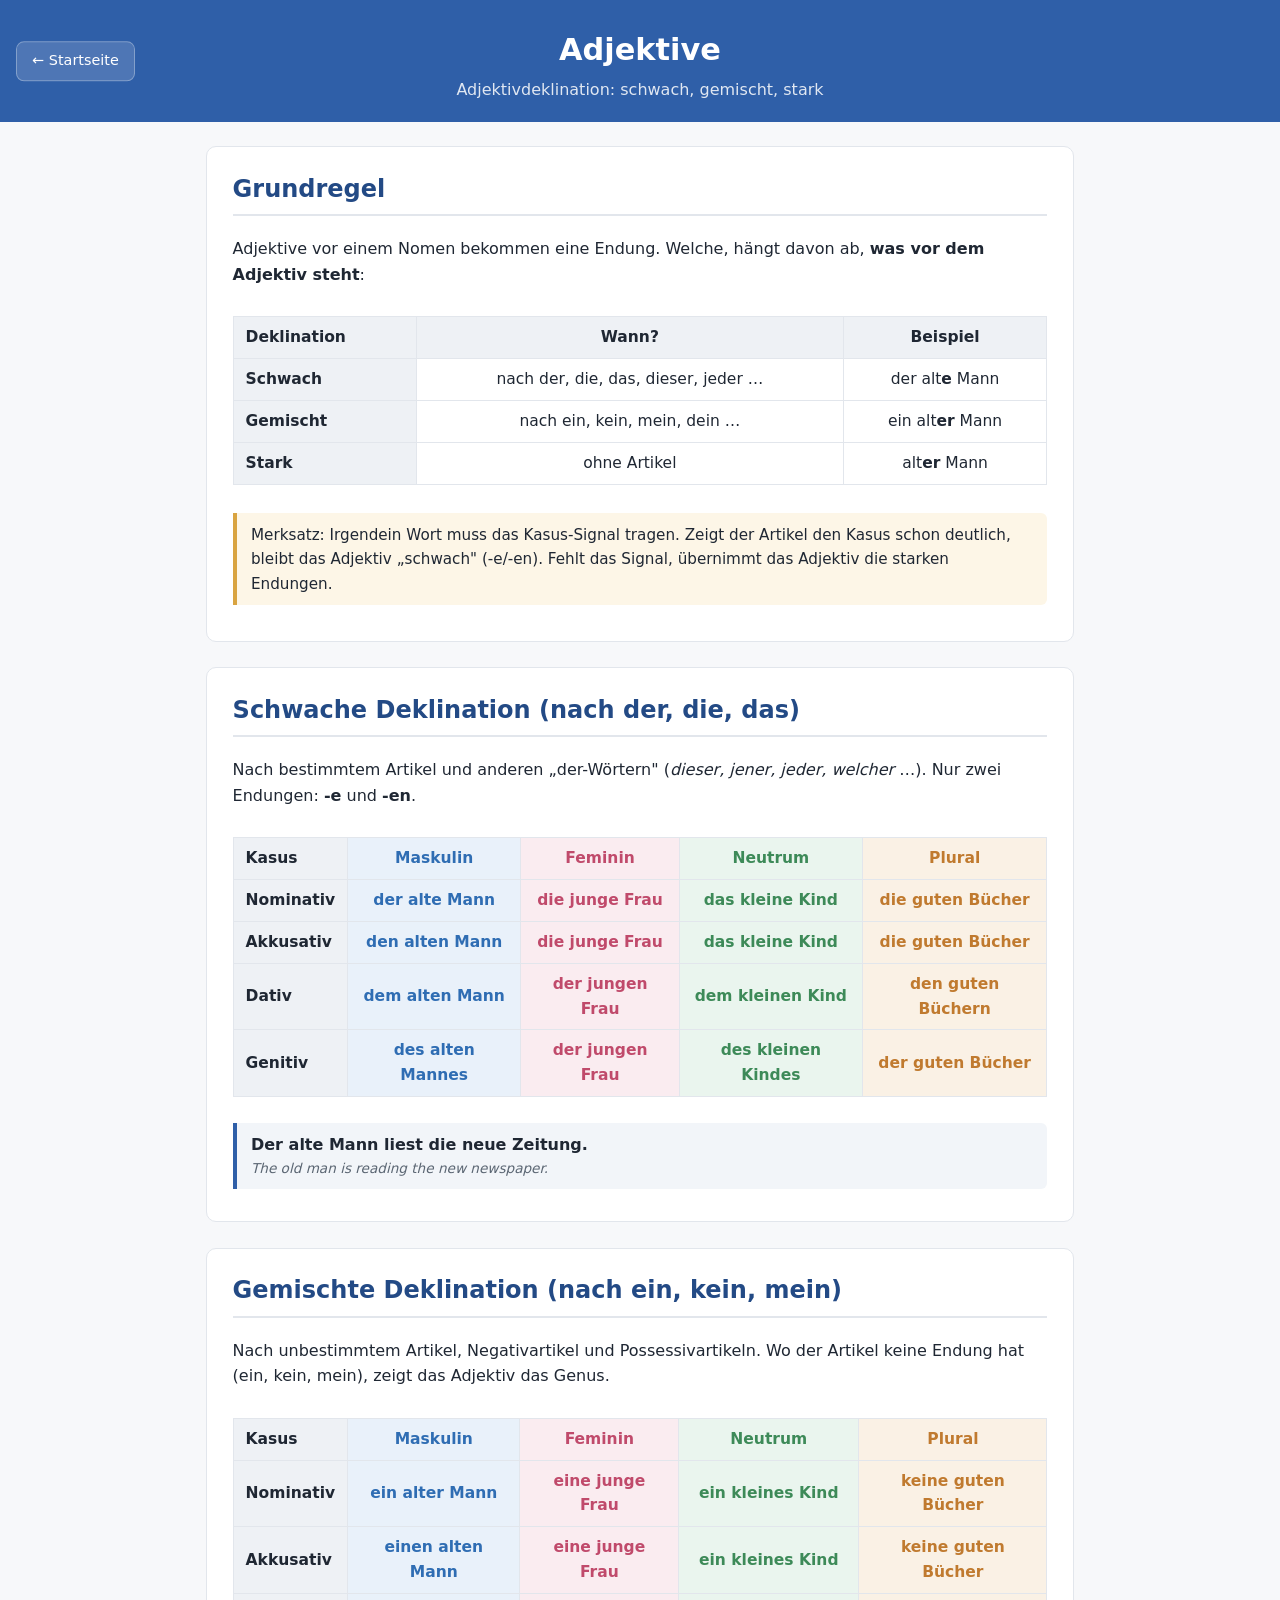
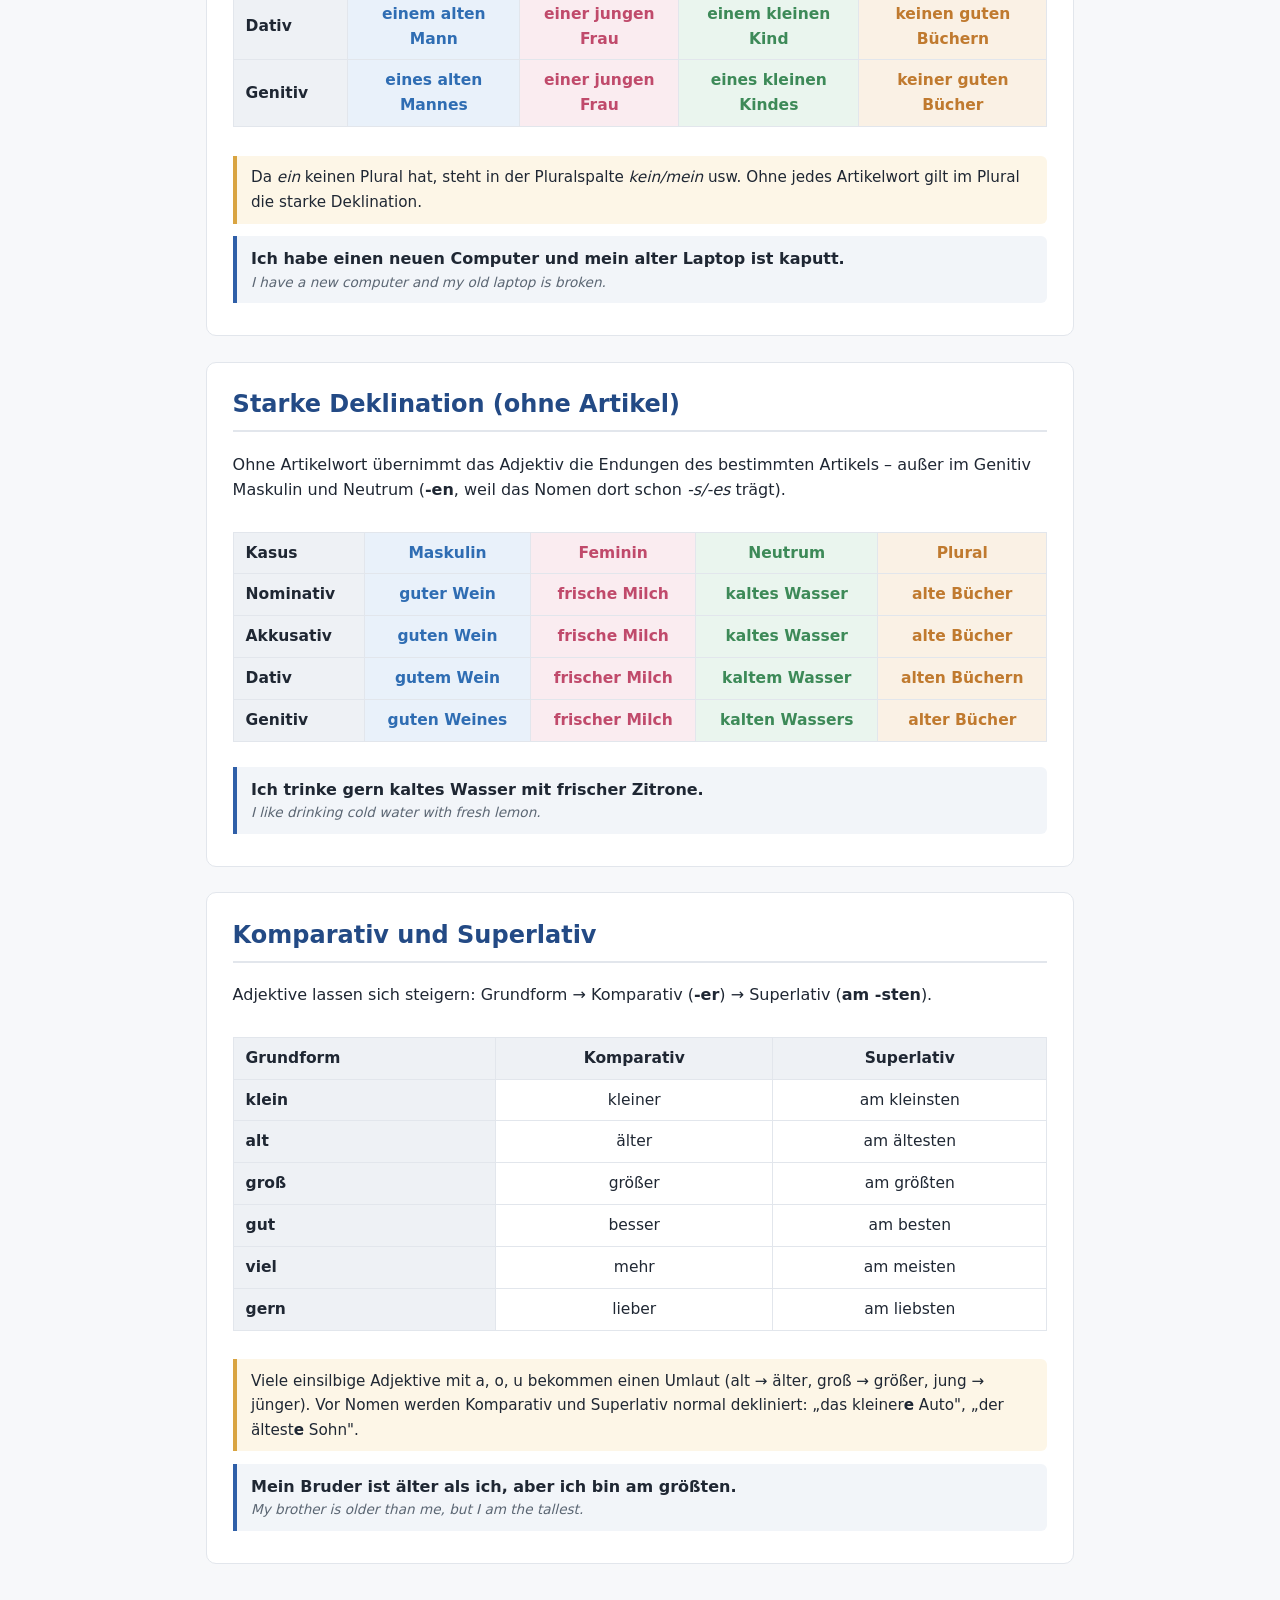
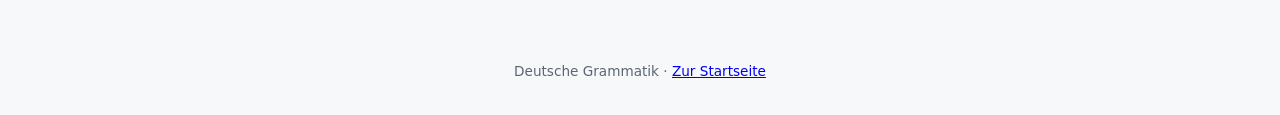
==== themen/adjektive.html @ f172538b "init" ====
<!DOCTYPE html>
<html lang="de">
<head>
  <meta charset="UTF-8">
  <meta name="viewport" content="width=device-width, initial-scale=1.0">
  <title>Adjektive – Deutsche Grammatik</title>
  <link rel="stylesheet" href="../style.css">
</head>
<body>

<header>
  <a class="zurueck" href="../index.html">← Startseite</a>
  <h1>Adjektive</h1>
  <p>Adjektivdeklination: schwach, gemischt, stark</p>
</header>

<main>

  <section id="grundregel">
    <h2>Grundregel</h2>
    <p>Adjektive vor einem Nomen bekommen eine Endung. Welche, hängt davon ab, <strong>was vor dem Adjektiv steht</strong>:</p>
    <div class="tabelle-scroll">
      <table>
        <tr><th>Deklination</th><th>Wann?</th><th>Beispiel</th></tr>
        <tr><td>Schwach</td><td>nach der, die, das, dieser, jeder …</td><td>der alt<strong>e</strong> Mann</td></tr>
        <tr><td>Gemischt</td><td>nach ein, kein, mein, dein …</td><td>ein alt<strong>er</strong> Mann</td></tr>
        <tr><td>Stark</td><td>ohne Artikel</td><td>alt<strong>er</strong> Mann</td></tr>
      </table>
    </div>
    <div class="hinweis">Merksatz: Irgendein Wort muss das Kasus-Signal tragen. Zeigt der Artikel den Kasus schon deutlich, bleibt das Adjektiv „schwach" (-e/-en). Fehlt das Signal, übernimmt das Adjektiv die starken Endungen.</div>
  </section>

  <!-- ===== Schwache Deklination ===== -->
  <section id="schwach">
    <h2>Schwache Deklination (nach der, die, das)</h2>
    <p>Nach bestimmtem Artikel und anderen „der-Wörtern" (<em>dieser, jener, jeder, welcher</em> …). Nur zwei Endungen: <strong>-e</strong> und <strong>-en</strong>.</p>
    <div class="tabelle-scroll">
      <table>
        <tr><th>Kasus</th><th class="m">Maskulin</th><th class="f">Feminin</th><th class="n">Neutrum</th><th class="pl">Plural</th></tr>
        <tr><td>Nominativ</td><td class="m">der alt<strong>e</strong> Mann</td><td class="f">die jung<strong>e</strong> Frau</td><td class="n">das klein<strong>e</strong> Kind</td><td class="pl">die gut<strong>en</strong> Bücher</td></tr>
        <tr><td>Akkusativ</td><td class="m">den alt<strong>en</strong> Mann</td><td class="f">die jung<strong>e</strong> Frau</td><td class="n">das klein<strong>e</strong> Kind</td><td class="pl">die gut<strong>en</strong> Bücher</td></tr>
        <tr><td>Dativ</td><td class="m">dem alt<strong>en</strong> Mann</td><td class="f">der jung<strong>en</strong> Frau</td><td class="n">dem klein<strong>en</strong> Kind</td><td class="pl">den gut<strong>en</strong> Büchern</td></tr>
        <tr><td>Genitiv</td><td class="m">des alt<strong>en</strong> Mannes</td><td class="f">der jung<strong>en</strong> Frau</td><td class="n">des klein<strong>en</strong> Kindes</td><td class="pl">der gut<strong>en</strong> Bücher</td></tr>
      </table>
    </div>
    <div class="beispiel">
      <span class="de">Der alte Mann liest die neue Zeitung.</span>
      <span class="en">The old man is reading the new newspaper.</span>
    </div>
  </section>

  <!-- ===== Gemischte Deklination ===== -->
  <section id="gemischt">
    <h2>Gemischte Deklination (nach ein, kein, mein)</h2>
    <p>Nach unbestimmtem Artikel, Negativartikel und Possessivartikeln. Wo der Artikel keine Endung hat (ein, kein, mein), zeigt das Adjektiv das Genus.</p>
    <div class="tabelle-scroll">
      <table>
        <tr><th>Kasus</th><th class="m">Maskulin</th><th class="f">Feminin</th><th class="n">Neutrum</th><th class="pl">Plural</th></tr>
        <tr><td>Nominativ</td><td class="m">ein alt<strong>er</strong> Mann</td><td class="f">eine jung<strong>e</strong> Frau</td><td class="n">ein klein<strong>es</strong> Kind</td><td class="pl">keine gut<strong>en</strong> Bücher</td></tr>
        <tr><td>Akkusativ</td><td class="m">einen alt<strong>en</strong> Mann</td><td class="f">eine jung<strong>e</strong> Frau</td><td class="n">ein klein<strong>es</strong> Kind</td><td class="pl">keine gut<strong>en</strong> Bücher</td></tr>
        <tr><td>Dativ</td><td class="m">einem alt<strong>en</strong> Mann</td><td class="f">einer jung<strong>en</strong> Frau</td><td class="n">einem klein<strong>en</strong> Kind</td><td class="pl">keinen gut<strong>en</strong> Büchern</td></tr>
        <tr><td>Genitiv</td><td class="m">eines alt<strong>en</strong> Mannes</td><td class="f">einer jung<strong>en</strong> Frau</td><td class="n">eines klein<strong>en</strong> Kindes</td><td class="pl">keiner gut<strong>en</strong> Bücher</td></tr>
      </table>
    </div>
    <div class="hinweis">Da <em>ein</em> keinen Plural hat, steht in der Pluralspalte <em>kein/mein</em> usw. Ohne jedes Artikelwort gilt im Plural die starke Deklination.</div>
    <div class="beispiel">
      <span class="de">Ich habe einen neuen Computer und mein alter Laptop ist kaputt.</span>
      <span class="en">I have a new computer and my old laptop is broken.</span>
    </div>
  </section>

  <!-- ===== Starke Deklination ===== -->
  <section id="stark">
    <h2>Starke Deklination (ohne Artikel)</h2>
    <p>Ohne Artikelwort übernimmt das Adjektiv die Endungen des bestimmten Artikels – außer im Genitiv Maskulin und Neutrum (<strong>-en</strong>, weil das Nomen dort schon <em>-s/-es</em> trägt).</p>
    <div class="tabelle-scroll">
      <table>
        <tr><th>Kasus</th><th class="m">Maskulin</th><th class="f">Feminin</th><th class="n">Neutrum</th><th class="pl">Plural</th></tr>
        <tr><td>Nominativ</td><td class="m">gut<strong>er</strong> Wein</td><td class="f">frisch<strong>e</strong> Milch</td><td class="n">kalt<strong>es</strong> Wasser</td><td class="pl">alt<strong>e</strong> Bücher</td></tr>
        <tr><td>Akkusativ</td><td class="m">gut<strong>en</strong> Wein</td><td class="f">frisch<strong>e</strong> Milch</td><td class="n">kalt<strong>es</strong> Wasser</td><td class="pl">alt<strong>e</strong> Bücher</td></tr>
        <tr><td>Dativ</td><td class="m">gut<strong>em</strong> Wein</td><td class="f">frisch<strong>er</strong> Milch</td><td class="n">kalt<strong>em</strong> Wasser</td><td class="pl">alt<strong>en</strong> Büchern</td></tr>
        <tr><td>Genitiv</td><td class="m">gut<strong>en</strong> Weines</td><td class="f">frisch<strong>er</strong> Milch</td><td class="n">kalt<strong>en</strong> Wassers</td><td class="pl">alt<strong>er</strong> Bücher</td></tr>
      </table>
    </div>
    <div class="beispiel">
      <span class="de">Ich trinke gern kaltes Wasser mit frischer Zitrone.</span>
      <span class="en">I like drinking cold water with fresh lemon.</span>
    </div>
  </section>

  <!-- ===== Komparativ & Superlativ ===== -->
  <section id="steigerung">
    <h2>Komparativ und Superlativ</h2>
    <p>Adjektive lassen sich steigern: Grundform → Komparativ (<strong>-er</strong>) → Superlativ (<strong>am -sten</strong>).</p>
    <div class="tabelle-scroll">
      <table>
        <tr><th>Grundform</th><th>Komparativ</th><th>Superlativ</th></tr>
        <tr><td>klein</td><td>kleiner</td><td>am kleinsten</td></tr>
        <tr><td>alt</td><td>älter</td><td>am ältesten</td></tr>
        <tr><td>groß</td><td>größer</td><td>am größten</td></tr>
        <tr><td>gut</td><td>besser</td><td>am besten</td></tr>
        <tr><td>viel</td><td>mehr</td><td>am meisten</td></tr>
        <tr><td>gern</td><td>lieber</td><td>am liebsten</td></tr>
      </table>
    </div>
    <div class="hinweis">Viele einsilbige Adjektive mit a, o, u bekommen einen Umlaut (alt → älter, groß → größer, jung → jünger). Vor Nomen werden Komparativ und Superlativ normal dekliniert: „das kleiner<strong>e</strong> Auto", „der ältest<strong>e</strong> Sohn".</div>
    <div class="beispiel">
      <span class="de">Mein Bruder ist älter als ich, aber ich bin am größten.</span>
      <span class="en">My brother is older than me, but I am the tallest.</span>
    </div>
  </section>

</main>

<footer>
  Deutsche Grammatik · <a href="../index.html">Zur Startseite</a>
</footer>

</body>
</html>
---- style.css ----
/* ===== Deutsche Grammatik – gemeinsames Stylesheet ===== */

:root {
  --bg: #f7f8fa;
  --card: #ffffff;
  --text: #1f2733;
  --muted: #5b6673;
  --accent: #2f5fa8;
  --accent-dark: #234a85;
  --border: #e2e6ec;

  /* Genusfarben */
  --maskulin: #2f6db3;
  --feminin: #c04a6b;
  --neutrum: #3d8a58;
  --plural: #c07a2f;

  --maskulin-bg: #e9f1fa;
  --feminin-bg: #faecf0;
  --neutrum-bg: #eaf5ee;
  --plural-bg: #faf1e5;
}

* { box-sizing: border-box; }

body {
  margin: 0;
  font-family: "Segoe UI", system-ui, -apple-system, sans-serif;
  background: var(--bg);
  color: var(--text);
  line-height: 1.6;
}

/* ===== Kopfbereich & Navigation ===== */
header {
  background: var(--accent);
  color: #fff;
  padding: 1.6rem 1rem 1.2rem;
  text-align: center;
}

header h1 { margin: 0 0 0.2rem; font-size: 1.9rem; }
header p  { margin: 0; opacity: 0.85; }

header { position: relative; }

.zurueck {
  position: absolute;
  left: 1rem;
  top: 50%;
  transform: translateY(-50%);
  color: #fff;
  text-decoration: none;
  background: rgba(255, 255, 255, 0.15);
  border: 1px solid rgba(255, 255, 255, 0.3);
  padding: 0.45rem 0.95rem;
  border-radius: 8px;
  font-size: 0.9rem;
  white-space: nowrap;
}

.zurueck:hover { background: rgba(255, 255, 255, 0.3); }

@media (max-width: 640px) {
  .zurueck {
    position: static;
    transform: none;
    display: inline-block;
    margin-bottom: 0.6rem;
  }
}

/* ===== Hauptinhalt ===== */
main {
  max-width: 900px;
  margin: 0 auto;
  padding: 1.5rem 1rem 3rem;
}

section {
  background: var(--card);
  border: 1px solid var(--border);
  border-radius: 10px;
  padding: 1.4rem 1.6rem;
  margin-bottom: 1.6rem;
}

h2 {
  margin-top: 0;
  color: var(--accent-dark);
  border-bottom: 2px solid var(--border);
  padding-bottom: 0.4rem;
}

h3 { color: var(--accent-dark); margin-bottom: 0.4rem; }

/* ===== Tabellen ===== */
.tabelle-scroll { overflow-x: auto; }

table {
  border-collapse: collapse;
  width: 100%;
  margin: 0.8rem 0 1rem;
  font-size: 0.97rem;
}

th, td {
  border: 1px solid var(--border);
  padding: 0.5rem 0.75rem;
  text-align: center;
}

th { background: #eef1f5; }

td:first-child, th:first-child {
  text-align: left;
  font-weight: 600;
  background: #eef1f5;
  white-space: nowrap;
}

/* Genus-Spaltenfarben */
.m  { background: var(--maskulin-bg); color: var(--maskulin); font-weight: 600; }
.f  { background: var(--feminin-bg);  color: var(--feminin);  font-weight: 600; }
.n  { background: var(--neutrum-bg);  color: var(--neutrum);  font-weight: 600; }
.pl { background: var(--plural-bg);   color: var(--plural);   font-weight: 600; }

th.m, th.f, th.n, th.pl { font-weight: 700; }

/* ===== Beispiele ===== */
.beispiel {
  background: #f2f5f9;
  border-left: 4px solid var(--accent);
  border-radius: 0 6px 6px 0;
  padding: 0.6rem 0.9rem;
  margin: 0.6rem 0;
}

.beispiel .de { display: block; font-weight: 600; }
.beispiel .en {
  display: block;
  font-size: 0.85rem;
  font-style: italic;
  color: var(--muted);
}

/* ===== Hinweisboxen ===== */
.hinweis {
  background: #fdf6e7;
  border-left: 4px solid #d9a441;
  border-radius: 0 6px 6px 0;
  padding: 0.6rem 0.9rem;
  margin: 0.8rem 0;
  font-size: 0.95rem;
}

/* ===== Startseite: Themenkarten ===== */
.karten {
  display: grid;
  grid-template-columns: repeat(auto-fit, minmax(240px, 1fr));
  gap: 1rem;
}

.karte {
  display: block;
  background: var(--card);
  border: 1px solid var(--border);
  border-radius: 10px;
  padding: 1.2rem 1.3rem;
  text-decoration: none;
  color: var(--text);
  transition: transform 0.12s, box-shadow 0.12s;
}

.karte:hover {
  transform: translateY(-3px);
  box-shadow: 0 6px 16px rgba(31, 39, 51, 0.1);
}

.karte h3 { margin: 0 0 0.3rem; }
.karte p  { margin: 0; color: var(--muted); font-size: 0.92rem; }

.karte.bald {
  opacity: 0.55;
  border-style: dashed;
  pointer-events: none;
}

/* ===== Fußzeile ===== */
footer {
  text-align: center;
  color: var(--muted);
  font-size: 0.85rem;
  padding: 1.5rem 1rem 2rem;
}

@media (max-width: 560px) {
  header h1 { font-size: 1.5rem; }
  section { padding: 1rem; }
  th, td { padding: 0.4rem 0.5rem; font-size: 0.88rem; }
}
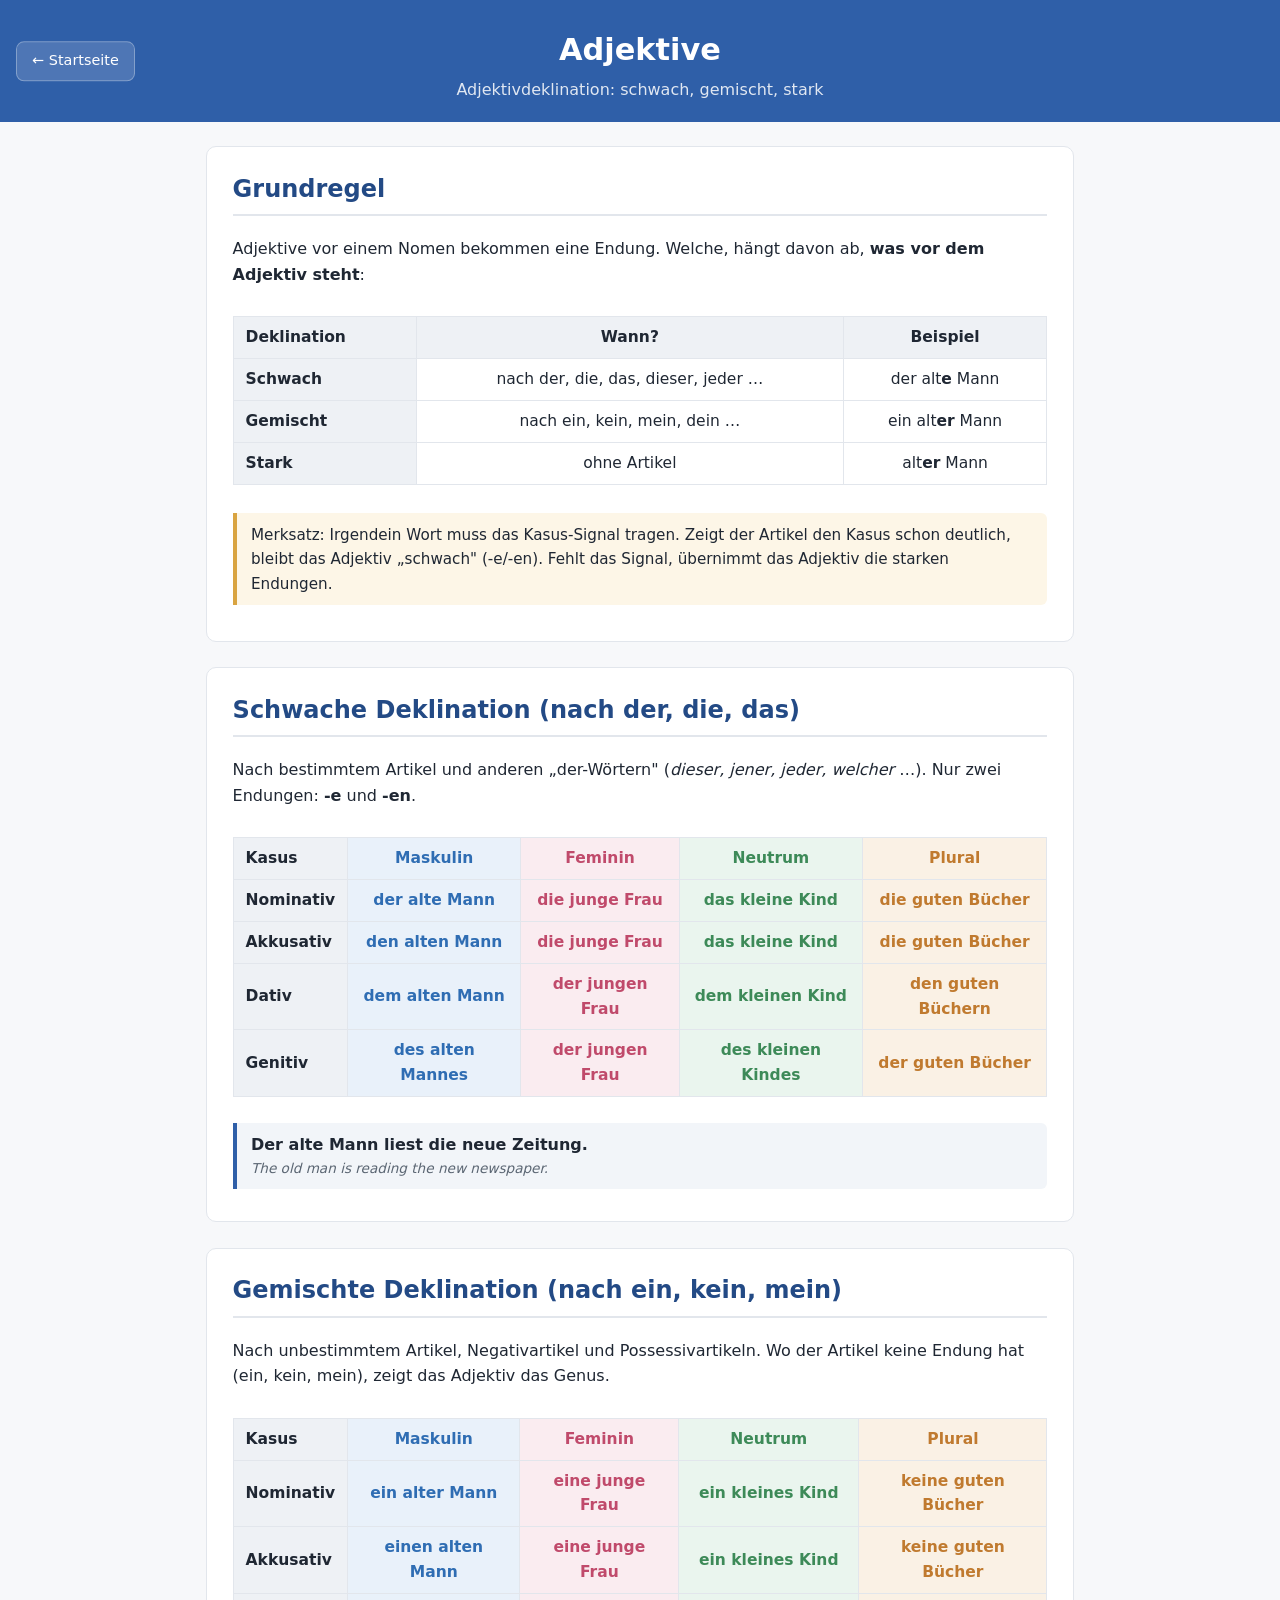
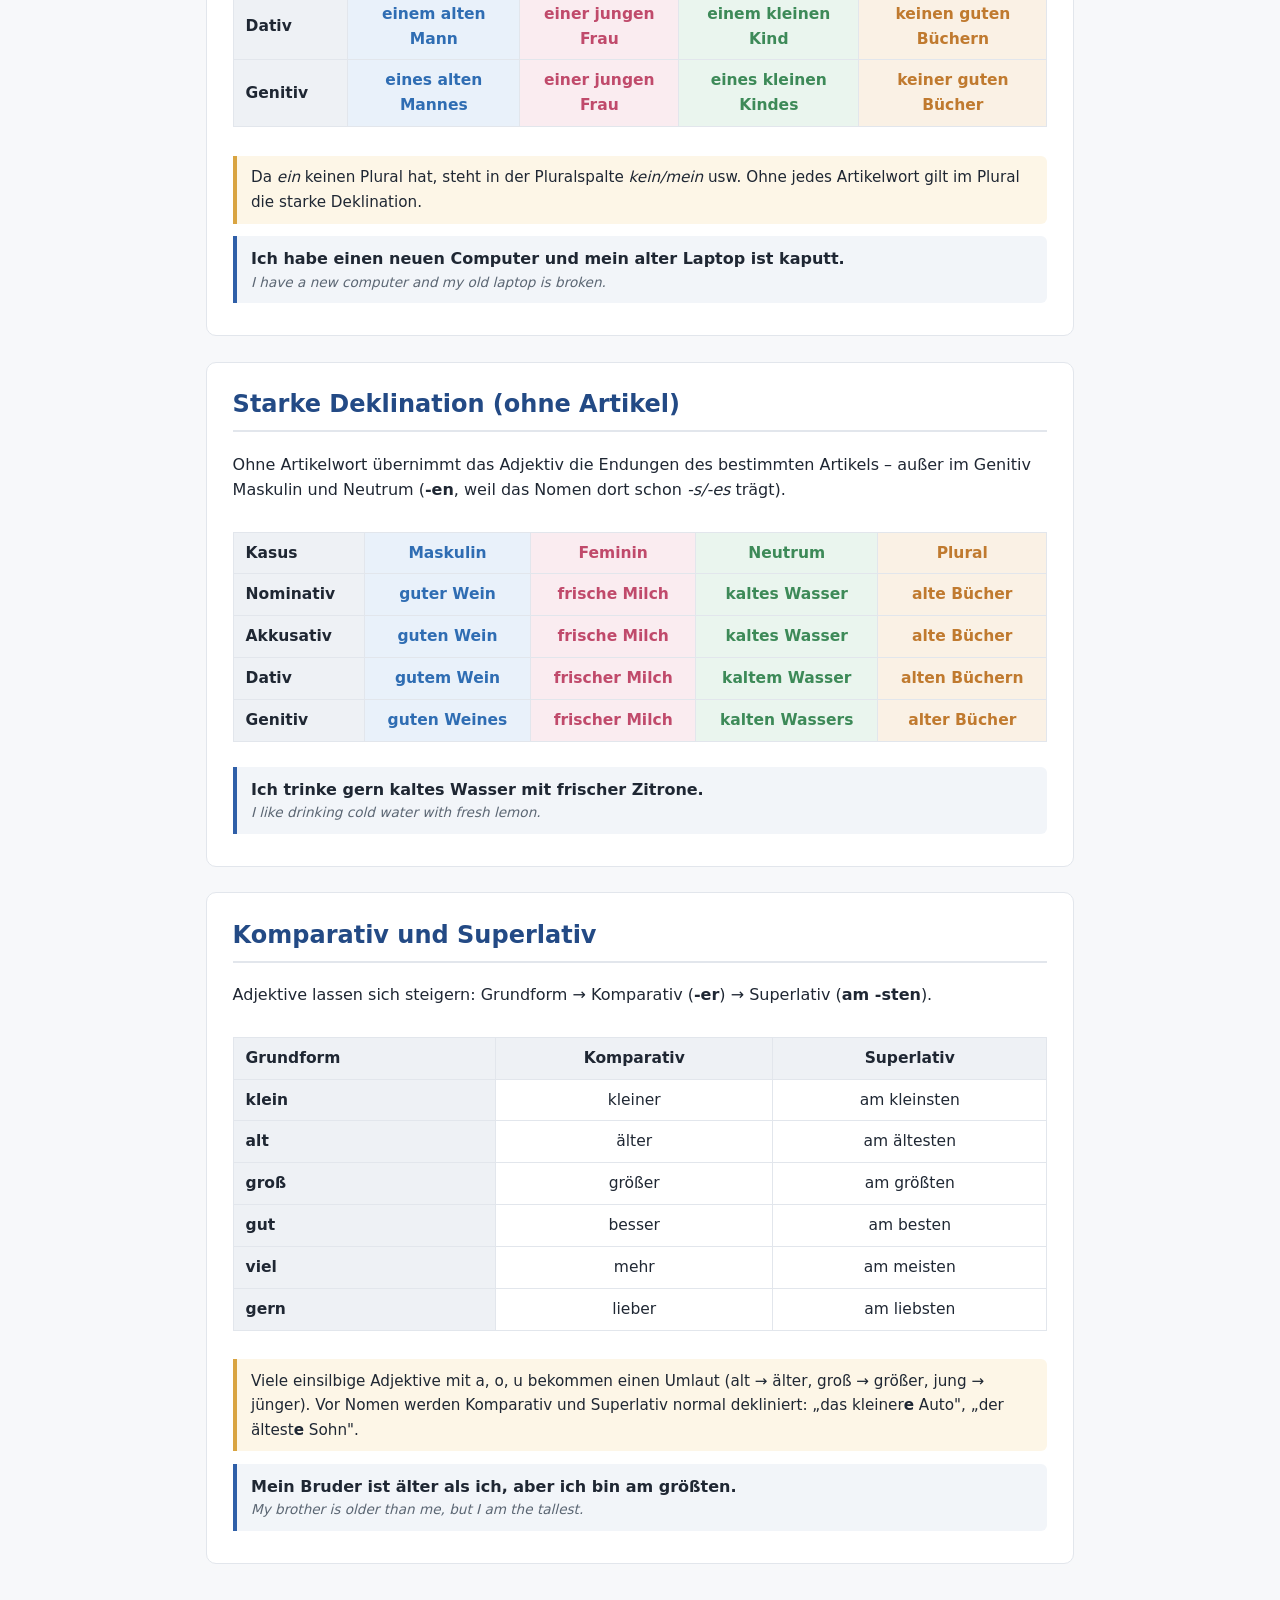
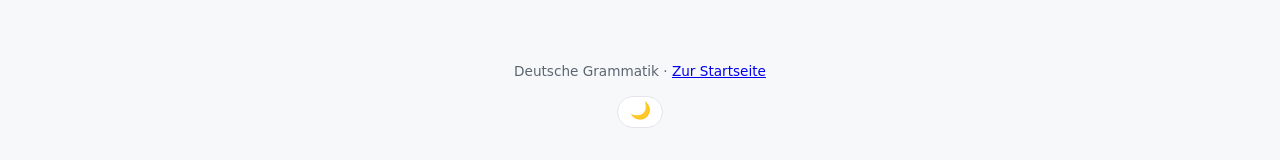
==== commit f779e064: "dark mode" ====
--- a/themen/adjektive.html
+++ b/themen/adjektive.html
@@ -5,6 +5,7 @@
   <meta name="viewport" content="width=device-width, initial-scale=1.0">
   <title>Adjektive – Deutsche Grammatik</title>
   <link rel="stylesheet" href="../style.css">
+  <script src="../theme.js"></script>
 </head>
 <body>
 
--- a/style.css
+++ b/style.css
@@ -19,6 +19,39 @@
   --feminin-bg: #faecf0;
   --neutrum-bg: #eaf5ee;
   --plural-bg: #faf1e5;
+
+  --th-bg: #eef1f5;
+  --beispiel-bg: #f2f5f9;
+  --hinweis-bg: #fdf6e7;
+  --hinweis-border: #d9a441;
+  --heading: #234a85;
+}
+
+/* ===== Dunkles Farbschema ===== */
+[data-theme="dark"] {
+  --bg: #14181f;
+  --card: #1d232d;
+  --text: #e4e8ee;
+  --muted: #9aa5b1;
+  --accent: #24487e;
+  --accent-dark: #1b3861;
+  --border: #303845;
+
+  --maskulin: #7fb3e8;
+  --feminin: #e592ab;
+  --neutrum: #7fc79a;
+  --plural: #e0a866;
+
+  --maskulin-bg: #1e3a5c;
+  --feminin-bg: #47242f;
+  --neutrum-bg: #1f3d2a;
+  --plural-bg: #453218;
+
+  --th-bg: #252d39;
+  --beispiel-bg: #232b37;
+  --hinweis-bg: #332b1a;
+  --hinweis-border: #a87c2e;
+  --heading: #8ab4e8;
 }
 
 * { box-sizing: border-box; }
@@ -61,6 +94,21 @@
 
 .zurueck:hover { background: rgba(255, 255, 255, 0.3); }
 
+/* ===== Hell/Dunkel-Schalter ===== */
+.theme-toggle {
+  display: block;
+  margin: 0.8rem auto 0;
+  background: var(--card);
+  border: 1px solid var(--border);
+  border-radius: 999px;
+  padding: 0.4rem 0.7rem;
+  font-size: 1.05rem;
+  line-height: 1;
+  cursor: pointer;
+}
+
+.theme-toggle:hover { border-color: var(--muted); }
+
 @media (max-width: 640px) {
   .zurueck {
     position: static;
@@ -87,12 +135,12 @@
 
 h2 {
   margin-top: 0;
-  color: var(--accent-dark);
+  color: var(--heading);
   border-bottom: 2px solid var(--border);
   padding-bottom: 0.4rem;
 }
 
-h3 { color: var(--accent-dark); margin-bottom: 0.4rem; }
+h3 { color: var(--heading); margin-bottom: 0.4rem; }
 
 /* ===== Tabellen ===== */
 .tabelle-scroll { overflow-x: auto; }
@@ -110,12 +158,12 @@
   text-align: center;
 }
 
-th { background: #eef1f5; }
+th { background: var(--th-bg); }
 
 td:first-child, th:first-child {
   text-align: left;
   font-weight: 600;
-  background: #eef1f5;
+  background: var(--th-bg);
   white-space: nowrap;
 }
 
@@ -129,7 +177,7 @@
 
 /* ===== Beispiele ===== */
 .beispiel {
-  background: #f2f5f9;
+  background: var(--beispiel-bg);
   border-left: 4px solid var(--accent);
   border-radius: 0 6px 6px 0;
   padding: 0.6rem 0.9rem;
@@ -146,8 +194,8 @@
 
 /* ===== Hinweisboxen ===== */
 .hinweis {
-  background: #fdf6e7;
-  border-left: 4px solid #d9a441;
+  background: var(--hinweis-bg);
+  border-left: 4px solid var(--hinweis-border);
   border-radius: 0 6px 6px 0;
   padding: 0.6rem 0.9rem;
   margin: 0.8rem 0;
@@ -178,6 +226,20 @@
 }
 
 .karte h3 { margin: 0 0 0.3rem; }
+
+.stufe {
+  float: right;
+  font-size: 0.75rem;
+  font-weight: 700;
+  padding: 0.15rem 0.55rem;
+  border-radius: 999px;
+  margin-left: 0.5rem;
+  color: #fff;
+}
+
+.stufe.a1 { background: #3d8a58; }
+.stufe.a2 { background: #2f6db3; }
+.stufe.b1 { background: #c07a2f; }
 .karte p  { margin: 0; color: var(--muted); font-size: 0.92rem; }
 
 .karte.bald {
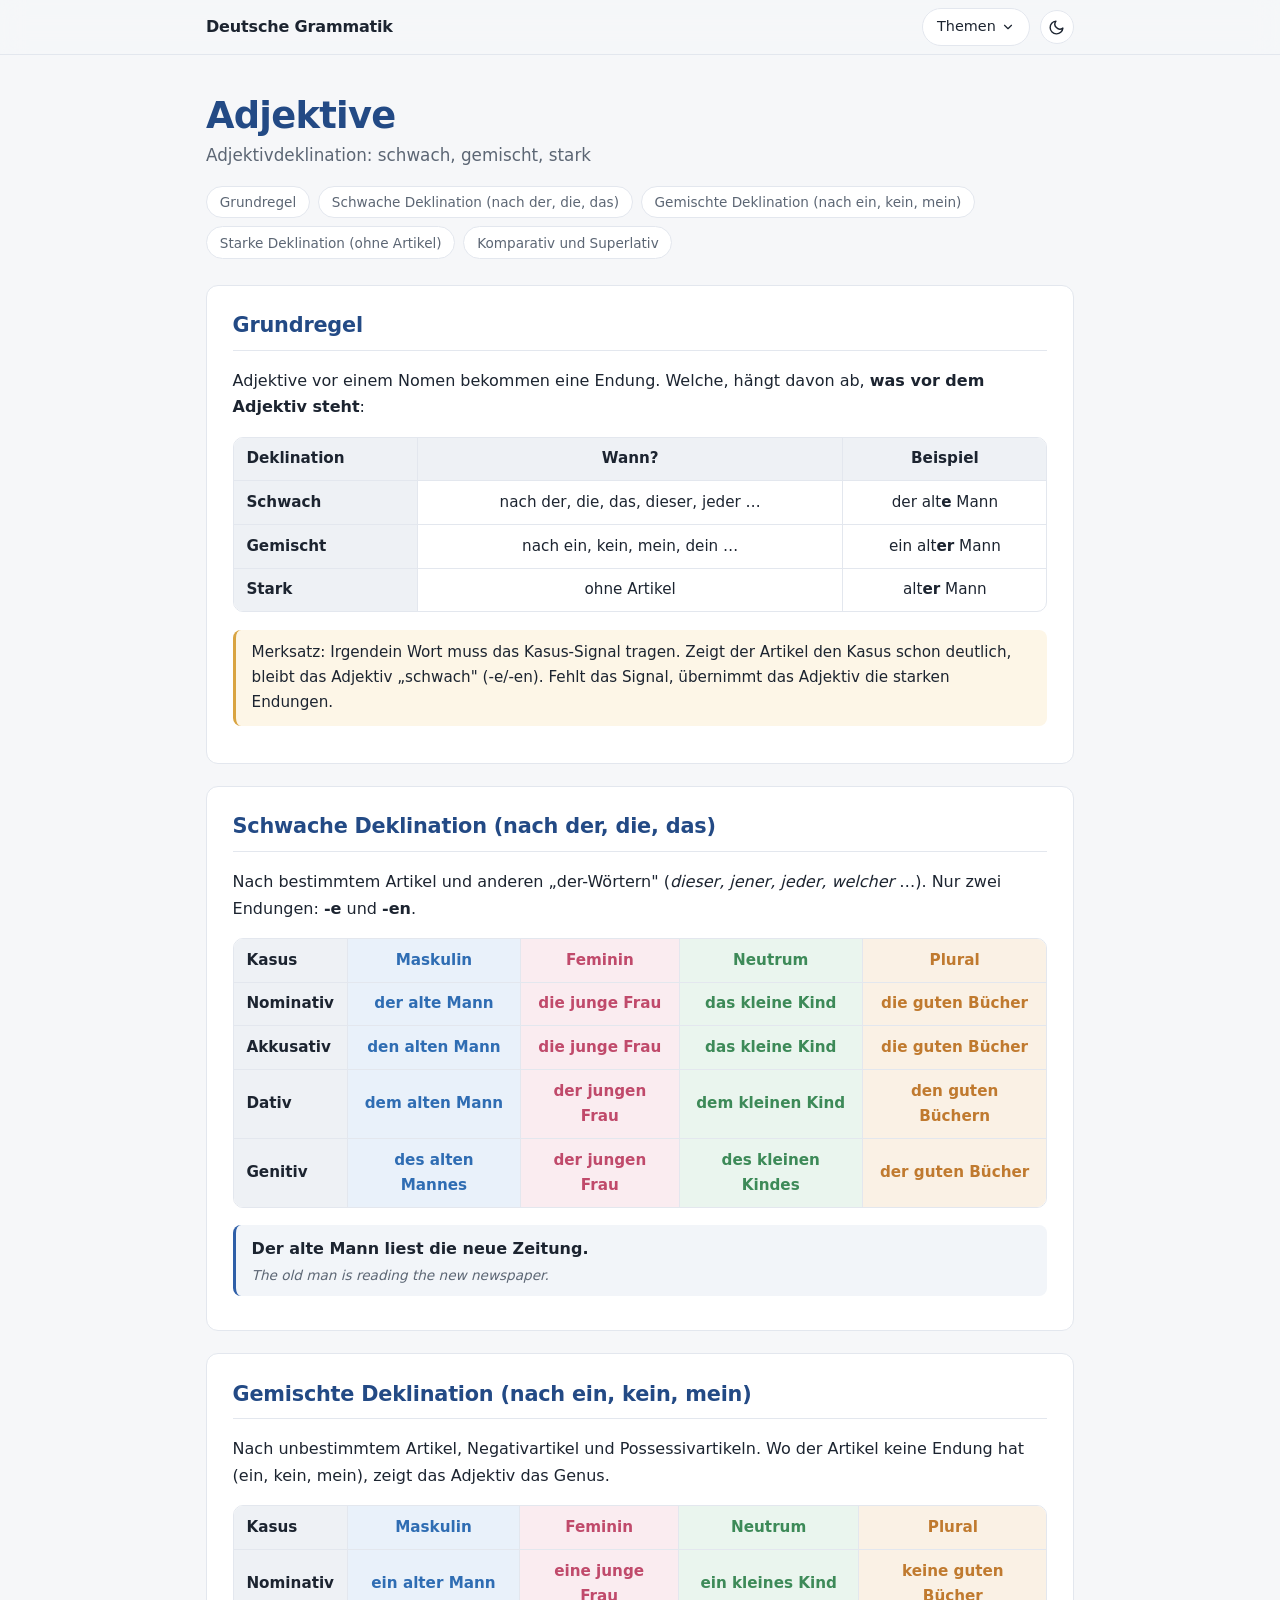
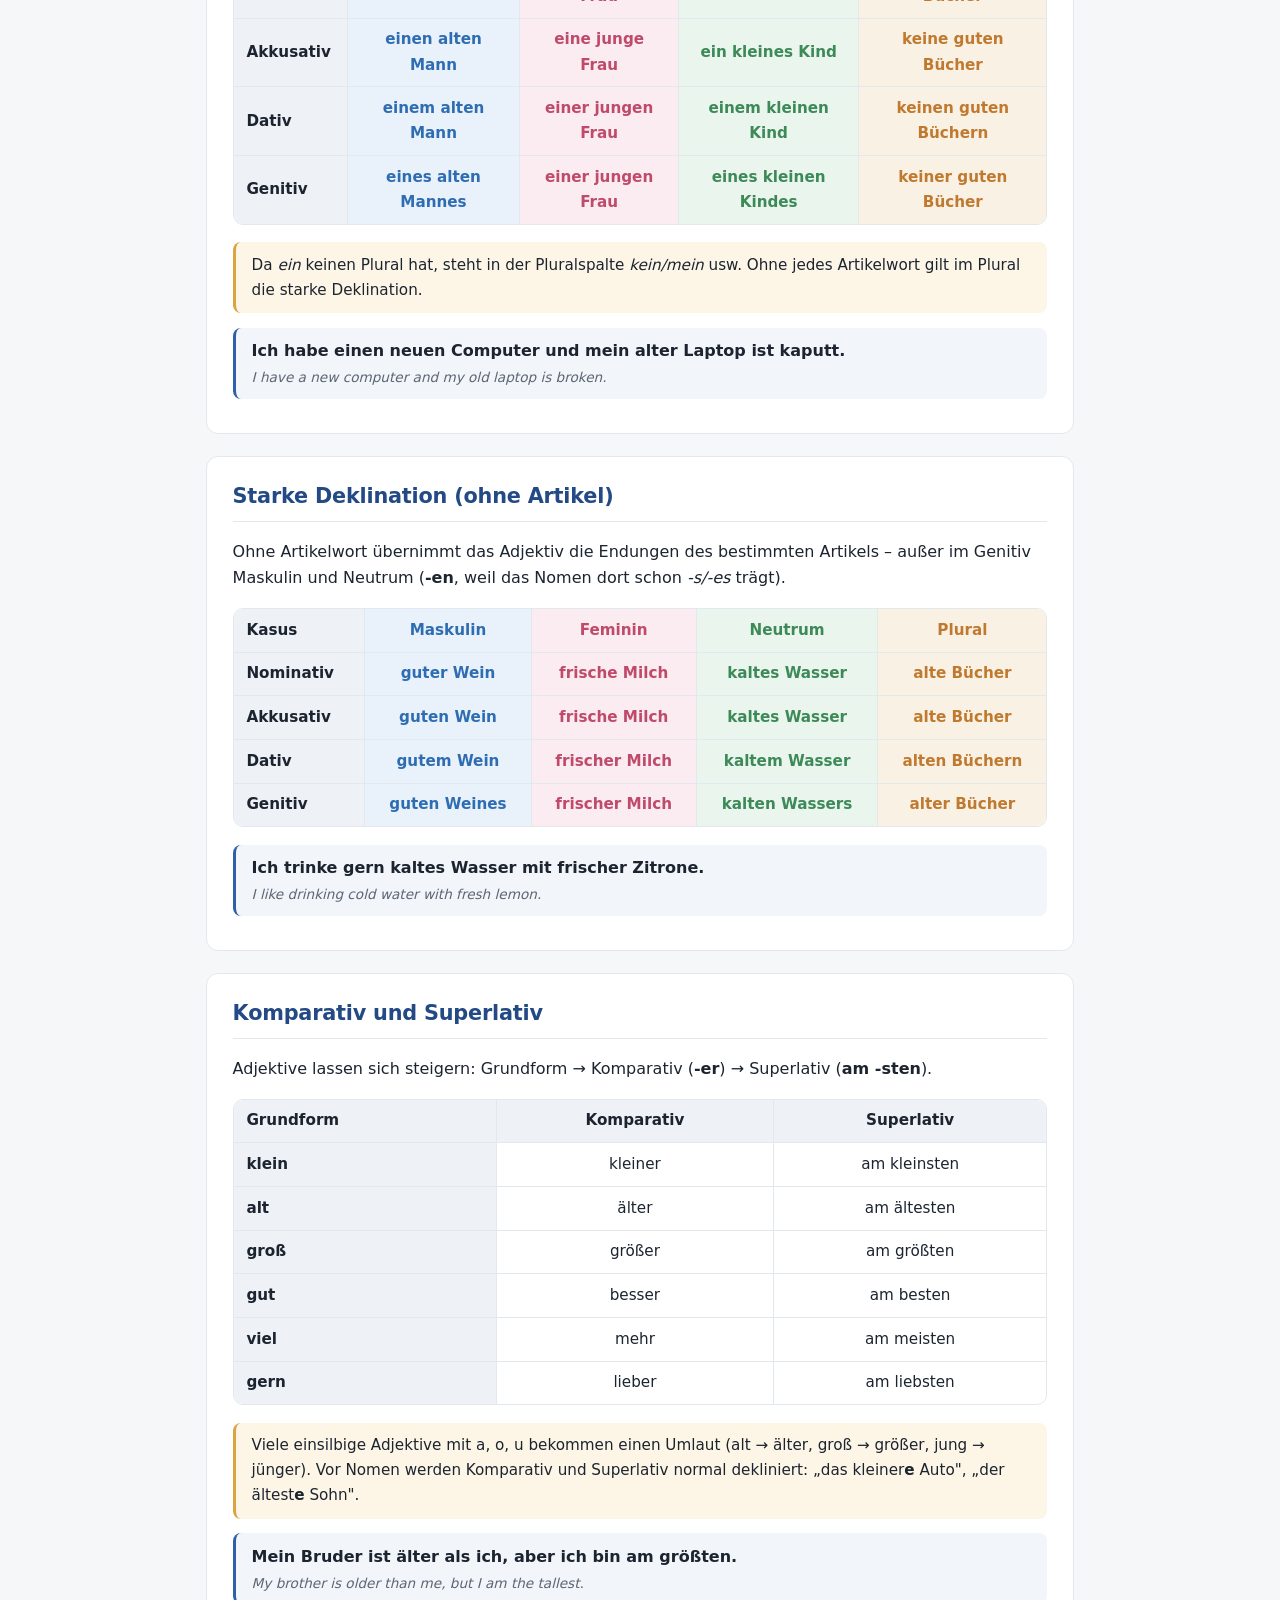
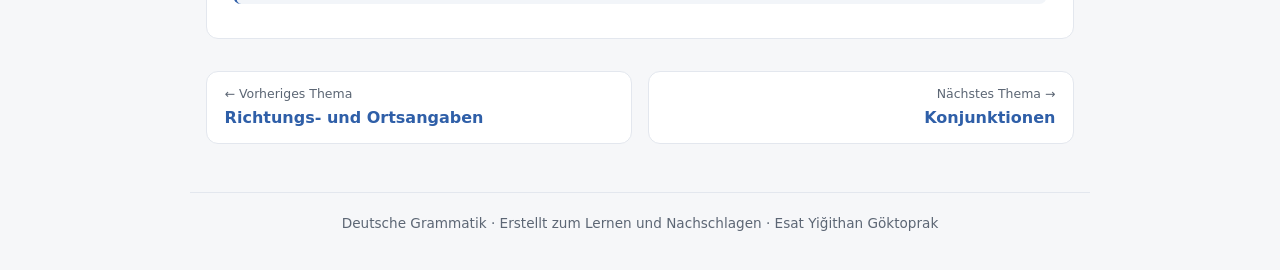
==== commit 500fdc42: "new style" ====
--- a/themen/adjektive.html
+++ b/themen/adjektive.html
@@ -5,17 +5,16 @@
   <meta name="viewport" content="width=device-width, initial-scale=1.0">
   <title>Adjektive – Deutsche Grammatik</title>
   <link rel="stylesheet" href="../style.css">
-  <script src="../theme.js"></script>
+  <script src="../site.js"></script>
 </head>
 <body>
 
-<header>
-  <a class="zurueck" href="../index.html">← Startseite</a>
-  <h1>Adjektive</h1>
-  <p>Adjektivdeklination: schwach, gemischt, stark</p>
-</header>
+<main>
 
-<main>
+  <header class="seitenkopf">
+    <h1>Adjektive</h1>
+    <p>Adjektivdeklination: schwach, gemischt, stark</p>
+  </header>
 
   <section id="grundregel">
     <h2>Grundregel</h2>
@@ -113,9 +112,5 @@
 
 </main>
 
-<footer>
-  Deutsche Grammatik · <a href="../index.html">Zur Startseite</a>
-</footer>
-
 </body>
 </html>
--- a/style.css
+++ b/style.css
@@ -1,13 +1,16 @@
 /* ===== Deutsche Grammatik – gemeinsames Stylesheet ===== */
 
 :root {
-  --bg: #f7f8fa;
+  color-scheme: light;
+
+  --bg: #f6f7f9;
   --card: #ffffff;
-  --text: #1f2733;
-  --muted: #5b6673;
+  --text: #1c2430;
+  --muted: #5c6674;
   --accent: #2f5fa8;
   --accent-dark: #234a85;
-  --border: #e2e6ec;
+  --heading: #234a85;
+  --border: #e3e7ee;
 
   /* Genusfarben */
   --maskulin: #2f6db3;
@@ -24,17 +27,24 @@
   --beispiel-bg: #f2f5f9;
   --hinweis-bg: #fdf6e7;
   --hinweis-border: #d9a441;
-  --heading: #234a85;
+
+  --radius: 12px;
+  --kopf-hoehe: 3.4rem;
+  --schatten: 0 4px 14px rgba(28, 38, 54, 0.07);
+  --schatten-gross: 0 14px 40px rgba(28, 38, 54, 0.16);
 }
 
 /* ===== Dunkles Farbschema ===== */
 [data-theme="dark"] {
+  color-scheme: dark;
+
   --bg: #14181f;
   --card: #1d232d;
   --text: #e4e8ee;
   --muted: #9aa5b1;
-  --accent: #24487e;
-  --accent-dark: #1b3861;
+  --accent: #7fa9e0;
+  --accent-dark: #a3c2ec;
+  --heading: #8ab4e8;
   --border: #303845;
 
   --maskulin: #7fb3e8;
@@ -51,116 +61,265 @@
   --beispiel-bg: #232b37;
   --hinweis-bg: #332b1a;
   --hinweis-border: #a87c2e;
-  --heading: #8ab4e8;
+
+  --schatten: 0 4px 14px rgba(0, 0, 0, 0.35);
+  --schatten-gross: 0 14px 40px rgba(0, 0, 0, 0.5);
 }
 
 * { box-sizing: border-box; }
+
+html { scroll-behavior: smooth; }
 
 body {
   margin: 0;
-  font-family: "Segoe UI", system-ui, -apple-system, sans-serif;
+  font-family: system-ui, -apple-system, "Segoe UI", Roboto, "Helvetica Neue", Arial, sans-serif;
   background: var(--bg);
   color: var(--text);
-  line-height: 1.6;
-}
-
-/* ===== Kopfbereich & Navigation ===== */
-header {
-  background: var(--accent);
-  color: #fff;
-  padding: 1.6rem 1rem 1.2rem;
-  text-align: center;
-}
-
-header h1 { margin: 0 0 0.2rem; font-size: 1.9rem; }
-header p  { margin: 0; opacity: 0.85; }
-
-header { position: relative; }
-
-.zurueck {
+  line-height: 1.65;
+}
+
+a { color: var(--accent); }
+a:hover { color: var(--accent-dark); }
+
+:focus-visible {
+  outline: 2px solid var(--accent);
+  outline-offset: 2px;
+}
+
+::selection { background: color-mix(in srgb, var(--accent) 25%, transparent); }
+
+/* ===== Kopfzeile ===== */
+.kopfzeile {
+  position: sticky;
+  top: 0;
+  z-index: 40;
+  background: var(--bg);
+  background: color-mix(in srgb, var(--bg) 80%, transparent);
+  -webkit-backdrop-filter: blur(12px);
+  backdrop-filter: blur(12px);
+  border-bottom: 1px solid var(--border);
+}
+
+.kopfzeile-innen {
+  max-width: 900px;
+  margin: 0 auto;
+  padding: 0 1rem;
+  height: var(--kopf-hoehe);
+  display: flex;
+  align-items: center;
+  gap: 0.6rem;
+}
+
+.marke {
+  margin-right: auto;
+  font-weight: 600;
+  letter-spacing: -0.01em;
+  color: var(--text);
+  text-decoration: none;
+  white-space: nowrap;
+  overflow: hidden;
+  text-overflow: ellipsis;
+}
+
+.marke:hover { color: var(--accent); }
+
+/* ---- Themenmenü ---- */
+.themen-menue { position: relative; }
+
+.themen-menue summary {
+  list-style: none;
+  display: flex;
+  align-items: center;
+  gap: 0.35rem;
+  padding: 0.38rem 0.85rem;
+  border: 1px solid var(--border);
+  border-radius: 999px;
+  background: var(--card);
+  font-size: 0.9rem;
+  cursor: pointer;
+  user-select: none;
+  -webkit-user-select: none;
+}
+
+.themen-menue summary::-webkit-details-marker { display: none; }
+.themen-menue summary:hover { border-color: var(--accent); color: var(--accent); }
+.themen-menue summary svg { transition: transform 0.15s; }
+.themen-menue[open] summary svg { transform: rotate(180deg); }
+
+.themen-menue ul {
   position: absolute;
-  left: 1rem;
-  top: 50%;
-  transform: translateY(-50%);
-  color: #fff;
+  right: 0;
+  top: calc(100% + 0.5rem);
+  margin: 0;
+  padding: 0.4rem;
+  list-style: none;
+  min-width: 17rem;
+  max-width: calc(100vw - 2rem);
+  max-height: min(70vh, 34rem);
+  overflow: auto;
+  background: var(--card);
+  border: 1px solid var(--border);
+  border-radius: var(--radius);
+  box-shadow: var(--schatten-gross);
+}
+
+.themen-menue ul a {
+  display: flex;
+  align-items: baseline;
+  justify-content: space-between;
+  gap: 0.8rem;
+  padding: 0.45rem 0.7rem;
+  border-radius: 8px;
+  font-size: 0.92rem;
+  color: var(--text);
   text-decoration: none;
-  background: rgba(255, 255, 255, 0.15);
-  border: 1px solid rgba(255, 255, 255, 0.3);
-  padding: 0.45rem 0.95rem;
-  border-radius: 8px;
-  font-size: 0.9rem;
-  white-space: nowrap;
-}
-
-.zurueck:hover { background: rgba(255, 255, 255, 0.3); }
-
-/* ===== Hell/Dunkel-Schalter ===== */
+}
+
+.themen-menue ul a:hover { background: var(--th-bg); color: var(--text); }
+
+.themen-menue ul a.aktiv {
+  background: var(--beispiel-bg);
+  color: var(--accent);
+  font-weight: 600;
+}
+
+.stufe-klein {
+  flex-shrink: 0;
+  font-size: 0.7rem;
+  font-weight: 600;
+  letter-spacing: 0.03em;
+  color: var(--muted);
+}
+
+/* ---- Hell/Dunkel-Schalter ---- */
 .theme-toggle {
-  display: block;
-  margin: 0.8rem auto 0;
-  background: var(--card);
+  display: flex;
+  align-items: center;
+  justify-content: center;
+  width: 2.15rem;
+  height: 2.15rem;
+  padding: 0;
   border: 1px solid var(--border);
   border-radius: 999px;
-  padding: 0.4rem 0.7rem;
-  font-size: 1.05rem;
-  line-height: 1;
+  background: var(--card);
+  color: var(--text);
   cursor: pointer;
 }
 
-.theme-toggle:hover { border-color: var(--muted); }
-
-@media (max-width: 640px) {
-  .zurueck {
-    position: static;
-    transform: none;
-    display: inline-block;
-    margin-bottom: 0.6rem;
-  }
-}
+.theme-toggle:hover { border-color: var(--accent); color: var(--accent); }
 
 /* ===== Hauptinhalt ===== */
 main {
   max-width: 900px;
   margin: 0 auto;
-  padding: 1.5rem 1rem 3rem;
-}
+  padding: 2rem 1rem 3rem;
+}
+
+.seitenkopf { margin: 0.4rem 0 1.6rem; }
+
+.seitenkopf h1 {
+  margin: 0 0 0.25rem;
+  font-size: clamp(1.7rem, 1.35rem + 1.6vw, 2.3rem);
+  line-height: 1.2;
+  letter-spacing: -0.02em;
+  color: var(--heading);
+}
+
+.seitenkopf p {
+  margin: 0;
+  font-size: 1.05rem;
+  color: var(--muted);
+}
+
+.seitenkopf.start {
+  text-align: center;
+  padding: 2rem 0 0.8rem;
+}
+
+.seitenkopf.start h1 { font-size: clamp(2rem, 1.5rem + 2.4vw, 2.8rem); }
 
 section {
   background: var(--card);
   border: 1px solid var(--border);
-  border-radius: 10px;
+  border-radius: var(--radius);
   padding: 1.4rem 1.6rem;
-  margin-bottom: 1.6rem;
+  margin-bottom: 1.4rem;
+  scroll-margin-top: calc(var(--kopf-hoehe) + 1rem);
+}
+
+/* Abschnitte ohne Kartenrahmen (Startseite) */
+section.offen {
+  background: none;
+  border: none;
+  padding: 0;
 }
 
 h2 {
   margin-top: 0;
+  font-size: 1.3rem;
+  letter-spacing: -0.01em;
   color: var(--heading);
-  border-bottom: 2px solid var(--border);
-  padding-bottom: 0.4rem;
-}
+  border-bottom: 1px solid var(--border);
+  padding-bottom: 0.45rem;
+}
+
+section.offen h2 { border-bottom: none; padding-bottom: 0; }
 
 h3 { color: var(--heading); margin-bottom: 0.4rem; }
 
+/* ===== Kapitel-Navigation ===== */
+.kapitel {
+  display: flex;
+  flex-wrap: wrap;
+  gap: 0.5rem;
+  margin: -0.6rem 0 1.6rem;
+}
+
+.kapitel a {
+  padding: 0.26rem 0.8rem;
+  border: 1px solid var(--border);
+  border-radius: 999px;
+  background: var(--card);
+  font-size: 0.85rem;
+  color: var(--muted);
+  text-decoration: none;
+  transition: color 0.12s, border-color 0.12s;
+}
+
+.kapitel a:hover { color: var(--accent); border-color: var(--accent); }
+
 /* ===== Tabellen ===== */
-.tabelle-scroll { overflow-x: auto; }
+.tabelle-scroll {
+  overflow-x: auto;
+  border: 1px solid var(--border);
+  border-radius: 10px;
+  margin: 0.9rem 0 1.1rem;
+}
 
 table {
-  border-collapse: collapse;
+  border-collapse: separate;
+  border-spacing: 0;
   width: 100%;
-  margin: 0.8rem 0 1rem;
-  font-size: 0.97rem;
+  margin: 0;
+  font-size: 0.95rem;
 }
 
 th, td {
-  border: 1px solid var(--border);
-  padding: 0.5rem 0.75rem;
+  border-bottom: 1px solid var(--border);
+  border-right: 1px solid var(--border);
+  padding: 0.55rem 0.8rem;
   text-align: center;
 }
 
-th { background: var(--th-bg); }
+tr > *:last-child { border-right: none; }
+tr:last-child > * { border-bottom: none; }
+
+th { background: var(--th-bg); font-weight: 600; }
 
 td:first-child, th:first-child {
+  position: sticky;
+  left: 0;
+  z-index: 1;
   text-align: left;
   font-weight: 600;
   background: var(--th-bg);
@@ -175,18 +334,23 @@
 
 th.m, th.f, th.n, th.pl { font-weight: 700; }
 
+/* Farblegende auf der Startseite */
+.chip { padding: 0.12rem 0.5rem; border-radius: 6px; }
+.legende p { color: var(--muted); }
+
 /* ===== Beispiele ===== */
 .beispiel {
   background: var(--beispiel-bg);
-  border-left: 4px solid var(--accent);
-  border-radius: 0 6px 6px 0;
-  padding: 0.6rem 0.9rem;
-  margin: 0.6rem 0;
+  border-left: 3px solid var(--accent);
+  border-radius: 8px;
+  padding: 0.65rem 1rem;
+  margin: 0.7rem 0;
 }
 
 .beispiel .de { display: block; font-weight: 600; }
 .beispiel .en {
   display: block;
+  margin-top: 0.1rem;
   font-size: 0.85rem;
   font-style: italic;
   color: var(--muted);
@@ -195,52 +359,53 @@
 /* ===== Hinweisboxen ===== */
 .hinweis {
   background: var(--hinweis-bg);
-  border-left: 4px solid var(--hinweis-border);
-  border-radius: 0 6px 6px 0;
-  padding: 0.6rem 0.9rem;
-  margin: 0.8rem 0;
+  border-left: 3px solid var(--hinweis-border);
+  border-radius: 8px;
+  padding: 0.65rem 1rem;
+  margin: 0.9rem 0;
   font-size: 0.95rem;
 }
 
 /* ===== Startseite: Themenkarten ===== */
 .karten {
   display: grid;
-  grid-template-columns: repeat(auto-fit, minmax(240px, 1fr));
+  grid-template-columns: repeat(auto-fit, minmax(250px, 1fr));
   gap: 1rem;
+  margin-top: 1.1rem;
 }
 
 .karte {
   display: block;
   background: var(--card);
   border: 1px solid var(--border);
-  border-radius: 10px;
-  padding: 1.2rem 1.3rem;
+  border-radius: var(--radius);
+  padding: 1.15rem 1.25rem;
   text-decoration: none;
   color: var(--text);
-  transition: transform 0.12s, box-shadow 0.12s;
+  transition: border-color 0.15s, box-shadow 0.15s, transform 0.15s;
 }
 
 .karte:hover {
-  transform: translateY(-3px);
-  box-shadow: 0 6px 16px rgba(31, 39, 51, 0.1);
-}
-
-.karte h3 { margin: 0 0 0.3rem; }
-
-.stufe {
-  float: right;
-  font-size: 0.75rem;
-  font-weight: 700;
-  padding: 0.15rem 0.55rem;
-  border-radius: 999px;
-  margin-left: 0.5rem;
-  color: #fff;
-}
-
-.stufe.a1 { background: #3d8a58; }
-.stufe.a2 { background: #2f6db3; }
-.stufe.b1 { background: #c07a2f; }
-.karte p  { margin: 0; color: var(--muted); font-size: 0.92rem; }
+  border-color: color-mix(in srgb, var(--accent) 45%, var(--border));
+  box-shadow: var(--schatten);
+  transform: translateY(-2px);
+}
+
+.karte h3 {
+  display: flex;
+  align-items: baseline;
+  justify-content: space-between;
+  gap: 0.6rem;
+  margin: 0 0 0.35rem;
+  font-size: 1.05rem;
+}
+
+.karte p {
+  margin: 0;
+  font-size: 0.9rem;
+  line-height: 1.5;
+  color: var(--muted);
+}
 
 .karte.bald {
   opacity: 0.55;
@@ -248,16 +413,75 @@
   pointer-events: none;
 }
 
+/* Niveaustufen (nutzen die Genus-Palette: grün / blau / orange) */
+.stufe {
+  flex-shrink: 0;
+  padding: 0.14rem 0.6rem;
+  border-radius: 999px;
+  font-size: 0.72rem;
+  font-weight: 700;
+  letter-spacing: 0.02em;
+}
+
+.stufe.a1 { background: var(--neutrum-bg);  color: var(--neutrum); }
+.stufe.a2 { background: var(--maskulin-bg); color: var(--maskulin); }
+.stufe.b1 { background: var(--plural-bg);   color: var(--plural); }
+
+/* ===== Blättern: vorheriges / nächstes Thema ===== */
+.blaettern {
+  display: flex;
+  gap: 1rem;
+  margin-top: 2rem;
+}
+
+.blatt {
+  flex: 1;
+  max-width: 50%;
+  padding: 0.75rem 1.1rem;
+  background: var(--card);
+  border: 1px solid var(--border);
+  border-radius: var(--radius);
+  text-decoration: none;
+  transition: border-color 0.15s, box-shadow 0.15s;
+}
+
+.blatt.weiter { margin-left: auto; text-align: right; }
+
+.blatt:hover {
+  border-color: color-mix(in srgb, var(--accent) 45%, var(--border));
+  box-shadow: var(--schatten);
+}
+
+.blatt .richtung { display: block; font-size: 0.78rem; color: var(--muted); }
+.blatt .titel { display: block; font-weight: 600; color: var(--accent); }
+
 /* ===== Fußzeile ===== */
 footer {
+  max-width: 900px;
+  margin: 0 auto;
+  padding: 1.2rem 1rem 2.2rem;
+  border-top: 1px solid var(--border);
   text-align: center;
-  color: var(--muted);
   font-size: 0.85rem;
-  padding: 1.5rem 1rem 2rem;
-}
-
+  color: var(--muted);
+}
+
+/* ===== Kleine Bildschirme ===== */
 @media (max-width: 560px) {
-  header h1 { font-size: 1.5rem; }
-  section { padding: 1rem; }
-  th, td { padding: 0.4rem 0.5rem; font-size: 0.88rem; }
-}
+  main { padding-top: 1.4rem; }
+  section { padding: 1.1rem 1rem; }
+  th, td { padding: 0.45rem 0.55rem; font-size: 0.88rem; }
+  .marke { font-size: 0.95rem; }
+}
+
+/* ===== Weniger Bewegung, wenn gewünscht ===== */
+@media (prefers-reduced-motion: reduce) {
+  html { scroll-behavior: auto; }
+  *, *::before, *::after { transition: none !important; }
+}
+
+/* ===== Druck ===== */
+@media print {
+  .kopfzeile, .kapitel, .blaettern, footer { display: none; }
+  section { border: none; padding: 0.4rem 0; }
+}
